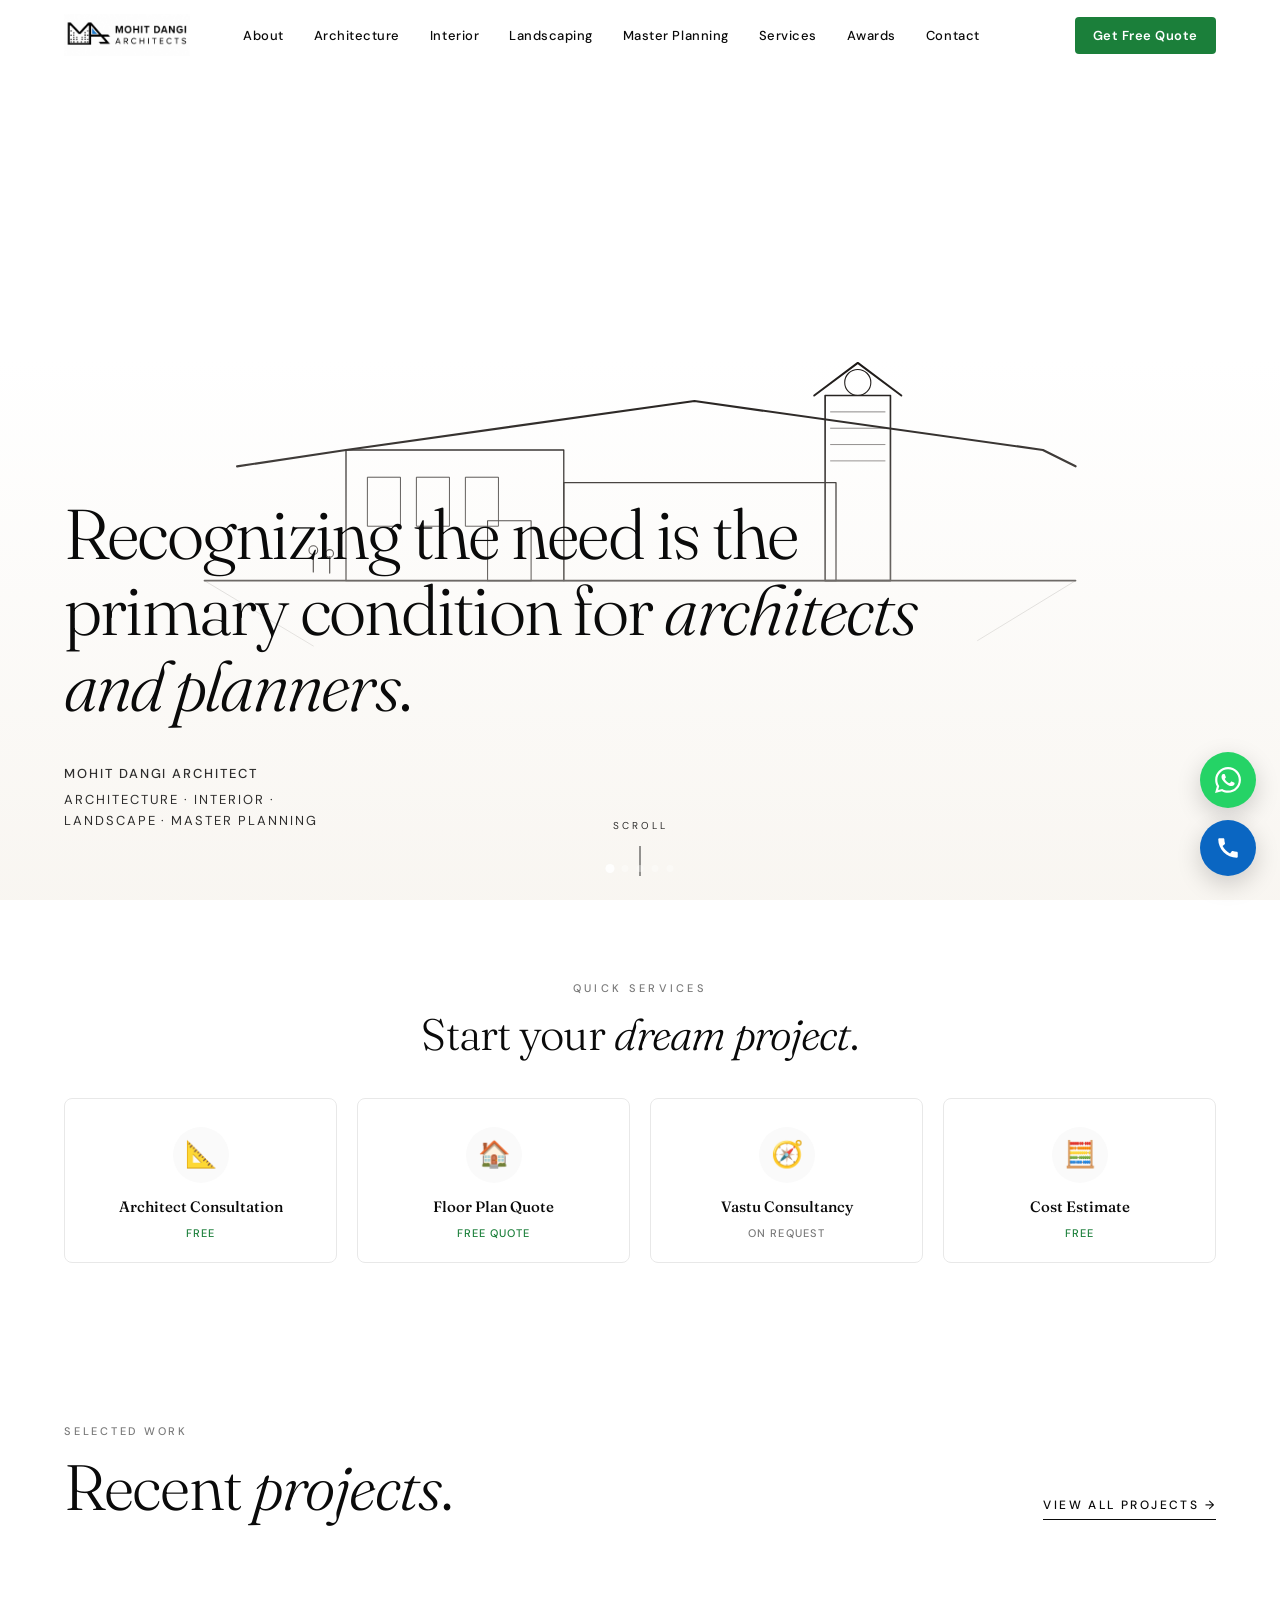
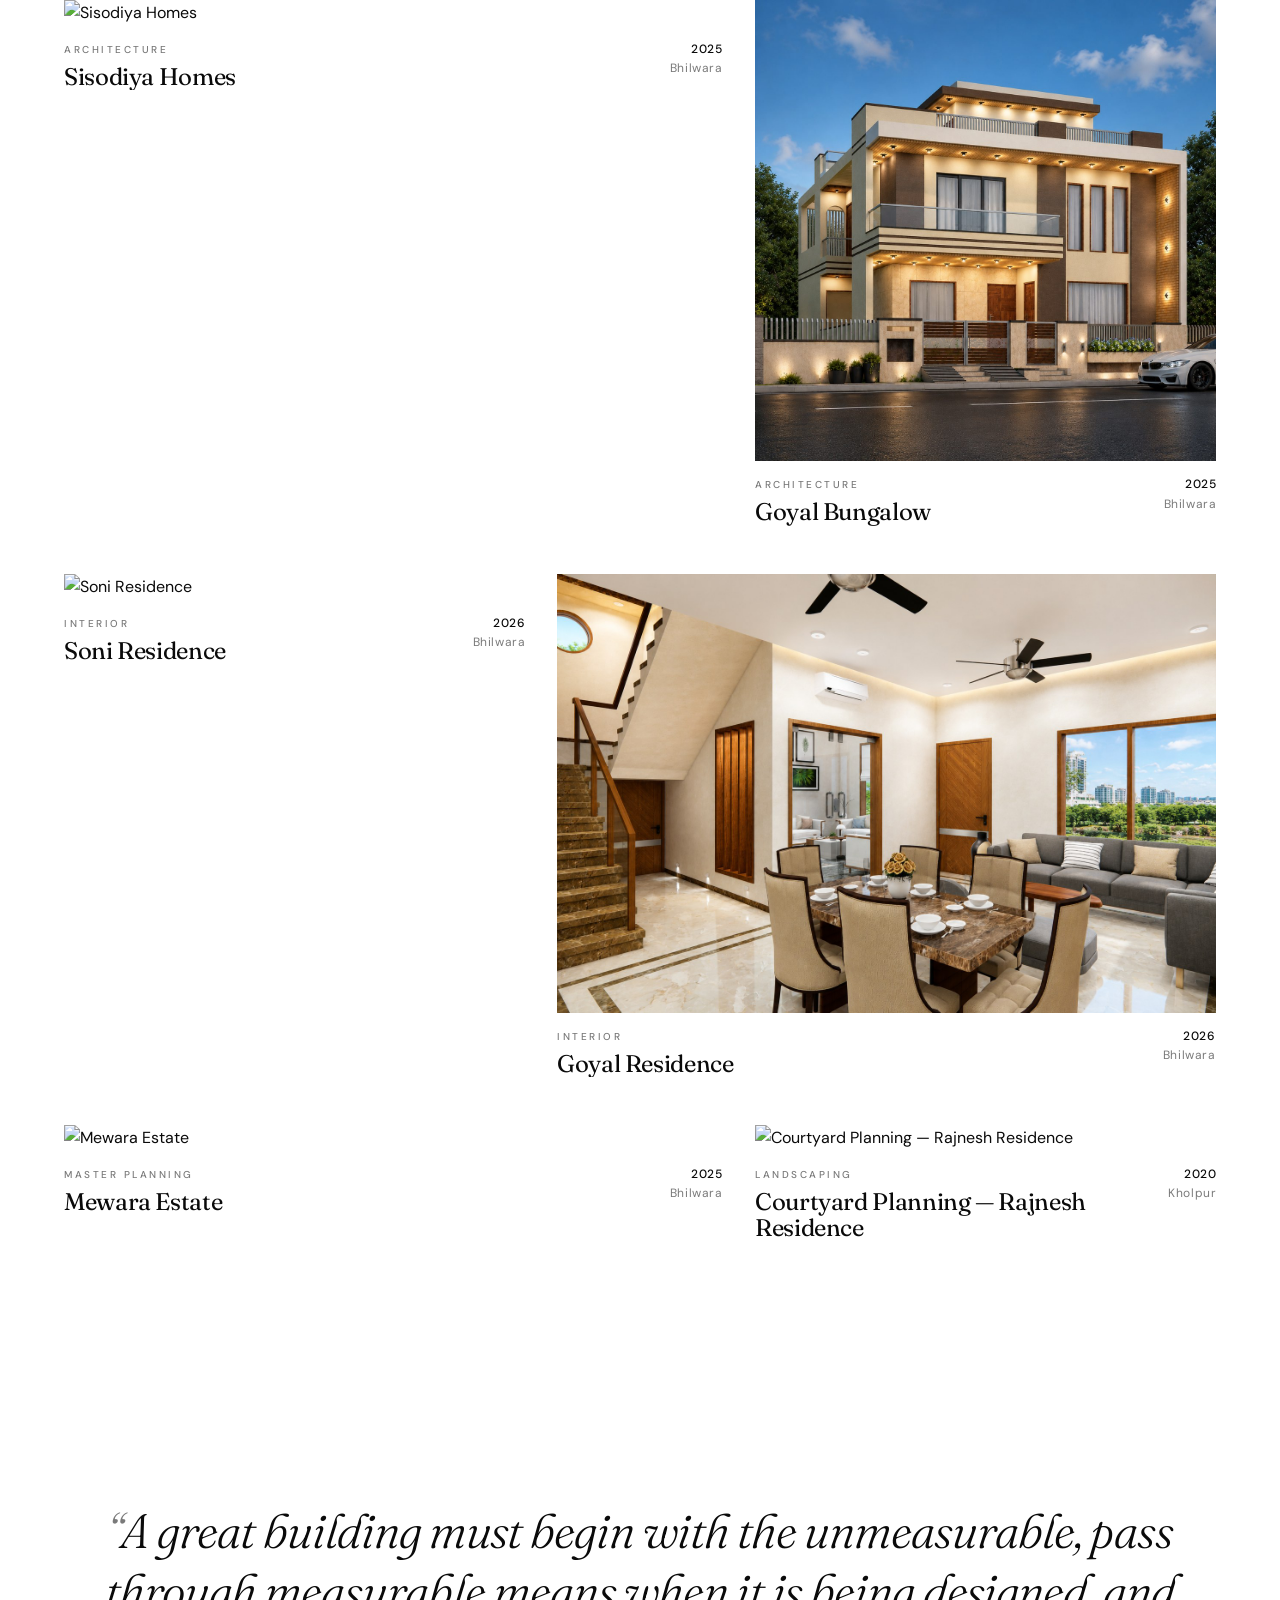
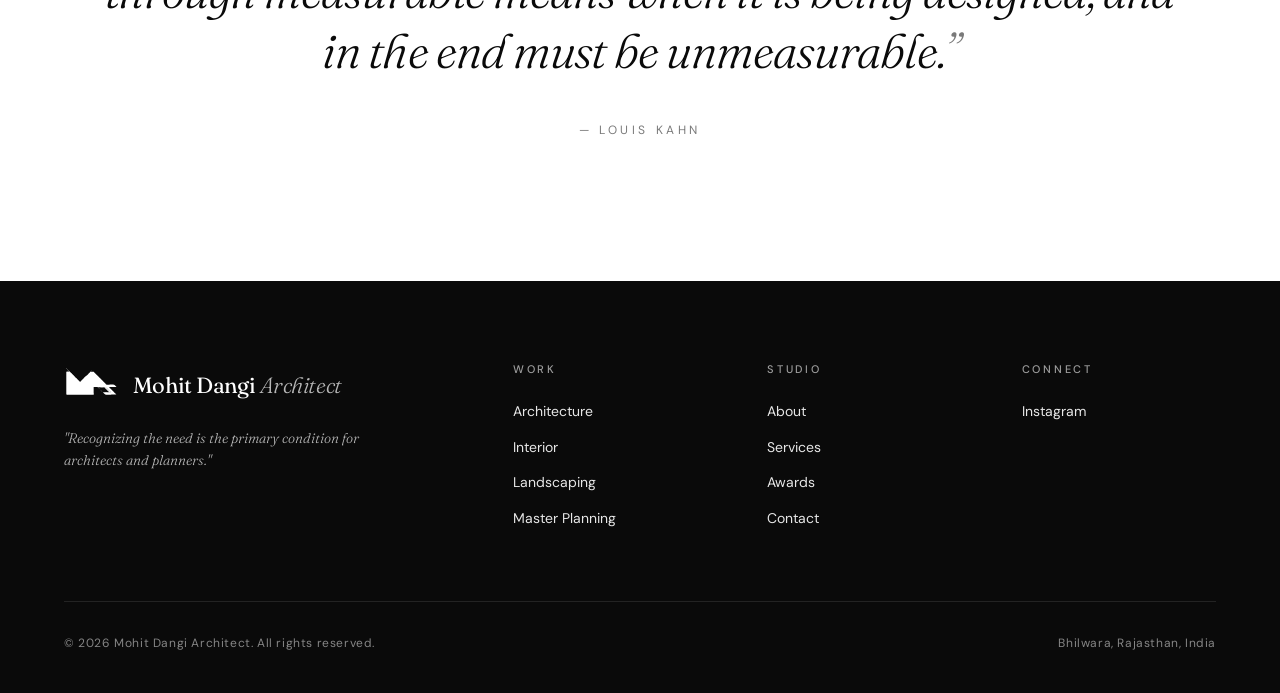
==== index.html @ 0d4429f5 "Initial commit" ====
<!DOCTYPE html>
<html lang="en">
<head>
  <meta charset="UTF-8">
  <meta name="viewport" content="width=device-width, initial-scale=1.0">
  <title>Mohit Dangi Architect — Bhilwara, Rajasthan</title>
  <link rel="stylesheet" href="css/style.css">
</head>
<body>

  <section class="hero">
    <div class="hero-image" id="hero-image">
      <!-- Sketch slideshow injected by JS -->
    </div>
    <div class="hero-content">
      <h1 class="hero-title" id="hero-title">
        Recognizing the need is the primary condition for <em>architects and planners</em>.
      </h1>
      <div class="hero-meta">
        <strong>Mohit Dangi Architect</strong>
        Architecture · Interior · Landscape · Master Planning
      </div>
    </div>
    <div class="sketch-dots" id="sketch-dots"></div>
    <div class="hero-scroll">Scroll</div>
  </section>

  <section class="quick-services" id="quick-services"></section>

  <section class="section">
    <div class="section-header">
      <div class="section-header-left">
        <div class="eyebrow">Selected Work</div>
        <h2 class="section-title">Recent <em>projects</em>.</h2>
      </div>
      <a href="architecture.html" class="section-link">View All Projects →</a>
    </div>
    <div class="project-grid" id="home-projects">
      <div class="loading">Loading projects…</div>
    </div>
  </section>

  <section class="philosophy">
    <div class="philosophy-quote" id="philosophy-quote"></div>
    <div class="philosophy-author" id="philosophy-author"></div>
  </section>

  <script src="js/main.js"></script>
</body>
</html>
---- css/style.css ----
/* ============================================================
   MOHIT DANGI ARCHITECT — Stylesheet v2
   Real logo. Mobile-first. Subtle motion. Clean and editorial.
   ============================================================ */

@import url('https://fonts.googleapis.com/css2?family=Fraunces:ital,opsz,wght@0,9..144,300;0,9..144,400;0,9..144,500;0,9..144,600;1,9..144,300;1,9..144,400&family=DM+Sans:wght@300;400;500;600;700&display=swap');

*, *::before, *::after { box-sizing: border-box; margin: 0; padding: 0; }
html { scroll-behavior: smooth; -webkit-font-smoothing: antialiased; -moz-osx-font-smoothing: grayscale; }
body {
  font-family: 'DM Sans', sans-serif;
  font-size: 16px; line-height: 1.6;
  color: #0A0A0A; background: #FFFFFF;
  overflow-x: hidden;
}
body.menu-open { overflow: hidden; }
img { max-width: 100%; display: block; }
a { color: inherit; text-decoration: none; }
button { background: none; border: none; cursor: pointer; font-family: inherit; }

:root {
  --bg: #FFFFFF;
  --ink: #0A0A0A;
  --soft-ink: #2A2A2A;
  --muted: #7A7A7A;
  --line: #E8E8E8;
  --accent: #1A1A1A;
  --bg-soft: #FAFAFA;
  --logo-blue: #7BA7DB;
  --whatsapp: #25D366;
  --call: #0A66C2;

  --font-display: 'Fraunces', Georgia, serif;
  --font-body: 'DM Sans', sans-serif;

  --max-w: 1600px;
  --pad-x: 5vw;

  --transition: 0.4s cubic-bezier(0.22, 1, 0.36, 1);
}

.display { font-family: var(--font-display); font-weight: 400; letter-spacing: -0.02em; line-height: 1.05; }
h1, h2, h3 { font-family: var(--font-display); font-weight: 400; letter-spacing: -0.02em; }
.eyebrow {
  font-family: var(--font-body);
  font-size: 11px; font-weight: 500; letter-spacing: 0.25em;
  text-transform: uppercase; color: var(--muted);
}

/* === SCROLL REVEAL ANIMATIONS === */
[data-reveal] {
  opacity: 0;
  transform: translateY(30px);
  transition: opacity 0.8s cubic-bezier(0.22, 1, 0.36, 1), transform 0.8s cubic-bezier(0.22, 1, 0.36, 1);
  will-change: opacity, transform;
}
[data-reveal].visible {
  opacity: 1;
  transform: translateY(0);
}

/* === NAV === */
.nav {
  position: fixed; top: 0; left: 0; right: 0; z-index: 100;
  background: rgba(255, 255, 255, 0.92);
  backdrop-filter: blur(12px); -webkit-backdrop-filter: blur(12px);
  border-bottom: 1px solid transparent;
  transition: border-color var(--transition), background var(--transition);
}
.nav.scrolled { border-bottom-color: var(--line); background: rgba(255, 255, 255, 0.98); }

/* When mobile menu is open, remove backdrop-filter to fix stacking context */
body.menu-open .nav {
  backdrop-filter: none;
  -webkit-backdrop-filter: none;
  background: transparent;
  z-index: 200;
}
.nav-inner {
  max-width: var(--max-w); margin: 0 auto;
  padding: 14px var(--pad-x);
  display: flex; align-items: center; justify-content: space-between;
}
.nav-logo {
  display: flex; align-items: center; gap: 14px;
  font-family: var(--font-display);
  color: var(--ink);
  flex: 0 0 auto;
}
.nav-logo-img {
  height: 44px;
  width: auto;
  display: block;
  transition: transform var(--transition);
}
.nav-logo:hover .nav-logo-img { transform: scale(1.05); }
.nav-logo-text {
  display: flex; flex-direction: column; line-height: 1;
}
.nav-logo-text strong {
  font-weight: 600; font-size: 20px;
  letter-spacing: -0.02em; color: var(--ink);
}
.nav-logo-text span {
  font-size: 9px; color: var(--muted);
  letter-spacing: 0.38em; text-transform: uppercase;
  margin-top: 4px; font-family: var(--font-body); font-weight: 500;
}
/* Override for logo-sub — higher specificity wins */
.nav-logo-text .logo-sub {
  font-size: 9px !important;
  text-transform: uppercase !important;
  color: var(--ink) !important;
  font-weight: 700 !important;
  margin-top: 4px !important;
  display: block !important;
  font-family: var(--font-body) !important;
  letter-spacing: normal;
}

.nav-links { display: flex; gap: 30px; list-style: none; }
.nav-links a {
  font-size: 13px; font-weight: 500; letter-spacing: 0.04em;
  position: relative; padding: 4px 0;
  transition: color var(--transition);
  color: var(--ink);
}
.nav-links a::after {
  content: ''; position: absolute; bottom: 0; left: 0; right: 0;
  height: 1px; background: var(--ink);
  transform: scaleX(0); transform-origin: right;
  transition: transform var(--transition);
}
.nav-links a:hover::after, .nav-links a.active::after {
  transform: scaleX(1); transform-origin: left;
}
.nav-links a.active { font-weight: 600; }

.nav-toggle {
  display: none; width: 32px; height: 26px;
  position: relative; padding: 4px;
  z-index: 110;
}
.nav-toggle span {
  position: absolute; left: 4px; width: 24px; height: 2px;
  background: var(--ink); transition: var(--transition);
  border-radius: 1px;
}
.nav-toggle span:nth-child(1) { top: 6px; }
.nav-toggle span:nth-child(2) { top: 50%; transform: translateY(-50%); }
.nav-toggle span:nth-child(3) { bottom: 6px; }
.nav-toggle.open span:nth-child(1) { top: 50%; transform: translateY(-50%) rotate(45deg); }
.nav-toggle.open span:nth-child(2) { opacity: 0; }
.nav-toggle.open span:nth-child(3) { bottom: 50%; transform: translateY(50%) rotate(-45deg); }

@media (max-width: 900px) {
  .nav-inner { padding: 12px var(--pad-x); }
  .nav-logo-img { height: 36px; }
  .nav-logo-text strong { font-size: 16px; }
  .nav-logo-text span { font-size: 8px; letter-spacing: 0.22em; }
  
  .nav-links {
    position: fixed;
    top: 0; left: 0; right: 0; bottom: 0;
    background: #FFFFFF;
    flex-direction: column; align-items: flex-start; justify-content: flex-start;
    padding: 90px var(--pad-x) 80px;
    gap: 28px;
    transform: translateX(100%);
    transition: transform 0.5s cubic-bezier(0.22, 1, 0.36, 1);
    z-index: 105;
    opacity: 1;
    overflow-y: auto;
    -webkit-overflow-scrolling: touch;
  }
  .nav-links.open {
    transform: translateX(0);
  }
  .nav-links li {
    width: 100%;
    border-bottom: 1px solid var(--line);
    padding-bottom: 18px;
  }
  .nav-links li:last-child { border-bottom: none; }
  .nav-links a {
    font-size: 28px;
    font-family: var(--font-display);
    font-weight: 400;
    letter-spacing: -0.01em;
    display: block;
    width: 100%;
  }
  .nav-links a::after { display: none; }
  .nav-toggle { display: block; }
}

/* === FLOATING BUTTONS === */
.floating-btns {
  position: fixed; bottom: 24px; right: 24px;
  display: flex; flex-direction: column; gap: 12px;
  z-index: 90;
}
.float-btn {
  width: 56px; height: 56px;
  border-radius: 50%;
  display: flex; align-items: center; justify-content: center;
  color: #fff;
  box-shadow: 0 8px 24px rgba(0,0,0,0.18);
  transition: transform var(--transition), box-shadow var(--transition);
  animation: pulse-shadow 2.5s ease-in-out infinite;
}
.float-btn:hover {
  transform: scale(1.1);
  box-shadow: 0 12px 32px rgba(0,0,0,0.3);
  animation: none;
}
.float-btn.whatsapp { background: var(--whatsapp); animation-delay: 0s; }
.float-btn.call { background: var(--call); animation-delay: 1.2s; }
.float-btn svg { width: 26px; height: 26px; }

@keyframes pulse-shadow {
  0%, 100% { box-shadow: 0 8px 24px rgba(0,0,0,0.18), 0 0 0 0 currentColor; }
  50% { box-shadow: 0 8px 24px rgba(0,0,0,0.18), 0 0 0 14px transparent; }
}

@media (max-width: 600px) {
  .floating-btns { bottom: 18px; right: 18px; gap: 10px; }
  .float-btn { width: 50px; height: 50px; }
  .float-btn svg { width: 22px; height: 22px; }
}

/* === HERO === */
.hero {
  min-height: 100vh; position: relative;
  display: flex; align-items: flex-end;
  padding: 0 var(--pad-x) 60px; overflow: hidden;
  background: #ffffff;
}
.hero-image { position: absolute; inset: 0; z-index: 0; overflow: hidden; background: #ffffff; }
.hero-image img {
  width: 100%; height: 100%; object-fit: cover;
  animation: kenBurns 18s ease-in-out infinite alternate;
}
@keyframes kenBurns {
  0% { transform: scale(1.0); }
  100% { transform: scale(1.06); }
}
.hero-image::after {
  content: ''; position: absolute; inset: 0;
  background: linear-gradient(to bottom, rgba(248,245,240,0) 0%, rgba(248,245,240,0) 40%, rgba(248,245,240,0.92) 100%);
}
.hero-content {
  position: relative; z-index: 2; color: var(--ink);
  max-width: var(--max-w); margin: 0 auto; width: 100%;
  display: flex; align-items: flex-end; justify-content: space-between;
  flex-wrap: wrap; gap: 40px;
  animation: heroSlideUp 1.2s cubic-bezier(0.22, 1, 0.36, 1) 0.3s both;
}
@keyframes heroSlideUp {
  from { opacity: 0; transform: translateY(40px); }
  to { opacity: 1; transform: translateY(0); }
}
.hero-title {
  font-family: var(--font-display);
  font-size: clamp(34px, 5.5vw, 76px);
  font-weight: 300; line-height: 1.08;
  letter-spacing: -0.025em; max-width: 22ch;
}
.hero-title em { font-style: italic; font-weight: 300; }
.hero-meta {
  font-size: 13px; letter-spacing: 0.15em;
  text-transform: uppercase; max-width: 280px;
  line-height: 1.6; opacity: 0.85; padding-bottom: 8px;
}
.hero-meta strong { display: block; font-weight: 500; margin-bottom: 6px; }

.hero-scroll {
  position: absolute; bottom: 24px; left: 50%;
  transform: translateX(-50%); z-index: 3; color: var(--ink);
  font-size: 10px; letter-spacing: 0.3em; text-transform: uppercase; text-align: center;
  animation: fadeIn 1s ease 1.5s both;
}
@keyframes fadeIn { from { opacity: 0; } to { opacity: 0.85; } }
.hero-scroll::after {
  content: ''; display: block; width: 1px; height: 30px;
  background: var(--ink); margin: 12px auto 0;
  animation: scrollLine 2s ease-in-out infinite;
}
@keyframes scrollLine {
  0%, 100% { transform: scaleY(1); transform-origin: top; }
  50% { transform: scaleY(0.4); transform-origin: top; }
}

@media (max-width: 600px) {
  .hero { padding-bottom: 80px; }
  .hero-content { flex-direction: column; align-items: flex-start; gap: 24px; }
  .hero-title { font-size: 38px; max-width: 100%; }
  .hero-meta { padding-bottom: 0; }
}

/* === SECTIONS === */
.section { padding: 120px var(--pad-x); max-width: var(--max-w); margin: 0 auto; }
.section-header {
  display: flex; align-items: flex-end; justify-content: space-between;
  gap: 40px; margin-bottom: 80px; flex-wrap: wrap;
}
.section-header-left { max-width: 600px; }
.section-title {
  font-family: var(--font-display);
  font-size: clamp(36px, 5vw, 64px);
  font-weight: 300; line-height: 1.05;
  letter-spacing: -0.02em; margin-top: 12px;
}
.section-title em { font-style: italic; }
.section-link {
  font-size: 12px; font-weight: 500; letter-spacing: 0.2em;
  text-transform: uppercase;
  display: inline-flex; align-items: center; gap: 12px;
  padding-bottom: 4px; border-bottom: 1px solid var(--ink);
  transition: gap var(--transition);
}
.section-link:hover { gap: 18px; }

/* === NAV CTA BUTTON (Get Free Quote) === */
.nav-cta {
  display: inline-flex; align-items: center; justify-content: center;
  background: #1B7F3A; color: #fff !important;
  padding: 10px 18px; border-radius: 4px;
  font-size: 13px; font-weight: 600; letter-spacing: 0.04em;
  border: none; cursor: pointer;
  transition: background var(--transition), transform var(--transition);
  margin-left: 12px;
  font-family: var(--font-body);
}
.nav-cta:hover { background: #14692E; transform: translateY(-1px); }
.nav-cta::after { display: none !important; }
#nav-cta-mobile { display: none; }
@media (max-width: 900px) {
  #nav-cta-desktop { display: none; }
  #nav-cta-mobile {
    display: inline-flex; margin-left: 0;
    padding: 12px 22px; font-size: 13px;
  }
}

/* === BOOK CONSULTATION MODAL === */
.modal-overlay {
  position: fixed; inset: 0; z-index: 200;
  background: rgba(10, 10, 10, 0.55);
  display: none; align-items: center; justify-content: center;
  padding: 20px;
  opacity: 0; transition: opacity 0.3s ease;
}
.modal-overlay.open { display: flex; opacity: 1; }
.modal-box {
  background: #0E2A3F; color: #fff;
  width: 100%; max-width: 480px;
  border-radius: 8px; padding: 36px 32px 30px;
  position: relative;
  box-shadow: 0 20px 60px rgba(0,0,0,0.4);
  transform: translateY(20px); transition: transform 0.3s ease;
}
.modal-overlay.open .modal-box { transform: translateY(0); }
.modal-close {
  position: absolute; top: 14px; right: 16px;
  background: none; border: none; color: #fff;
  font-size: 24px; cursor: pointer; line-height: 1;
  opacity: 0.8; transition: opacity var(--transition);
}
.modal-close:hover { opacity: 1; }
.modal-title {
  font-family: var(--font-display);
  font-size: 26px; font-weight: 400;
  line-height: 1.2; margin-bottom: 8px;
  text-align: center;
}
.modal-title em { font-style: italic; color: #6FE89F; }
.modal-subtitle {
  font-size: 13px; color: rgba(255,255,255,0.7);
  text-align: center; margin-bottom: 24px;
}
.modal-form .form-field {
  display: flex; flex-direction: column; gap: 6px; margin-bottom: 14px;
}
.modal-form label {
  font-size: 12px; letter-spacing: 0.08em;
  text-transform: uppercase; color: rgba(255,255,255,0.75);
}
.modal-form input, .modal-form select, .modal-form textarea {
  background: transparent; border: 1px solid rgba(255,255,255,0.3);
  color: #fff; padding: 10px 12px;
  font-size: 14px; font-family: var(--font-body);
  border-radius: 4px;
  transition: border-color var(--transition);
}
.modal-form input:focus, .modal-form select:focus, .modal-form textarea:focus {
  outline: none; border-color: #6FE89F;
}
.modal-form select option { color: #0E2A3F; }
.modal-submit {
  width: 100%; margin-top: 8px;
  background: #1B7F3A; color: #fff;
  padding: 12px 18px; border: none; border-radius: 4px;
  font-size: 14px; font-weight: 600; letter-spacing: 0.05em;
  cursor: pointer; transition: background var(--transition);
  font-family: var(--font-body);
}
.modal-submit:hover { background: #14692E; }
@media (max-width: 600px) {
  .modal-box { padding: 28px 22px 24px; }
  .modal-title { font-size: 22px; }
}

/* === QUICK SERVICES TILES === */
.quick-services {
  padding: 80px var(--pad-x) 40px;
  max-width: var(--max-w); margin: 0 auto;
}
.quick-services-header {
  text-align: center; margin-bottom: 40px;
}
.quick-services-header .eyebrow {
  font-size: 11px; font-weight: 500;
  letter-spacing: 0.3em; text-transform: uppercase;
  color: var(--muted); margin-bottom: 12px;
}
.quick-services-header h2 {
  font-family: var(--font-display);
  font-size: clamp(28px, 4vw, 44px);
  font-weight: 300; letter-spacing: -0.02em;
  line-height: 1.1;
}
.quick-services-header h2 em { font-style: italic; }
.quick-services-grid {
  display: grid;
  grid-template-columns: repeat(4, 1fr);
  gap: 20px;
}
.quick-service-tile {
  display: flex; flex-direction: column; align-items: center;
  text-align: center; padding: 28px 16px 20px;
  border: 1px solid var(--line);
  border-radius: 8px;
  background: #fff;
  cursor: pointer;
  transition: transform var(--transition), box-shadow var(--transition), border-color var(--transition);
}
.quick-service-tile:hover {
  transform: translateY(-4px);
  box-shadow: 0 12px 28px rgba(0,0,0,0.08);
  border-color: var(--ink);
}
.quick-service-icon {
  width: 56px; height: 56px;
  border-radius: 50%;
  background: var(--bg-soft);
  display: flex; align-items: center; justify-content: center;
  margin-bottom: 14px;
  font-size: 26px;
}
.quick-service-name {
  font-family: var(--font-display);
  font-size: 15px; font-weight: 500;
  line-height: 1.3; margin-bottom: 8px;
  color: var(--ink);
}
.quick-service-price {
  font-size: 11px; letter-spacing: 0.1em;
  text-transform: uppercase; color: var(--muted);
  font-weight: 500;
}
.quick-service-price.free { color: #1B7F3A; }
@media (max-width: 900px) {
  .quick-services-grid { grid-template-columns: repeat(2, 1fr); gap: 14px; }
  .quick-services { padding: 60px var(--pad-x) 20px; }
}

/* === PROJECT GRID === */
.project-grid { display: grid; grid-template-columns: repeat(12, 1fr); gap: 48px 32px; align-items: start; }
.project-card { display: block; cursor: pointer; position: relative; overflow: hidden; align-self: start; }
.project-card.span-7 { grid-column: span 7; }
.project-card.span-5 { grid-column: span 5; }
.project-card.span-6 { grid-column: span 6; }
.project-card.span-4 { grid-column: span 4; }
.project-card.span-8 { grid-column: span 8; }
.project-card.span-12 { grid-column: span 12; }

.project-image {
  position: relative; overflow: hidden;
  width: 100%;
}

.project-image-main {
  position: relative;
  width: 100%; height: auto;
  display: block;
  transition: transform 1s cubic-bezier(0.22, 1, 0.36, 1);
}
.project-card:hover .project-image-main { transform: scale(1.03); }

.project-info { padding-top: 14px; display: flex; align-items: baseline; justify-content: space-between; gap: 16px; }
.project-info-left { flex: 1; }
.project-category {
  font-size: 10px; font-weight: 500; letter-spacing: 0.25em;
  text-transform: uppercase; color: var(--muted); margin-bottom: 6px;
}
.project-title {
  font-family: var(--font-display);
  font-size: 24px; font-weight: 400;
  letter-spacing: -0.015em; line-height: 1.1;
}
.project-meta {
  font-size: 12px; letter-spacing: 0.05em; color: var(--muted);
  text-align: right; font-variant-numeric: tabular-nums;
}
.project-meta strong { font-weight: 500; color: var(--ink); }

@media (max-width: 900px) {
  .project-grid { grid-template-columns: 1fr; gap: 50px; }
  .project-card.span-7, .project-card.span-5, .project-card.span-6,
  .project-card.span-4, .project-card.span-8, .project-card.span-12 { grid-column: span 1; }
  .project-image,
  .project-card.span-7 .project-image,
  .project-card.span-8 .project-image,
  .project-card.span-12 .project-image { aspect-ratio: unset; height: auto; }
  .project-title { font-size: 20px; }
  /* Mobile: natural image height — NO fixed height, no squares */
  .project-image { height: auto !important; aspect-ratio: unset !important; background: #fff !important; }
  .project-image-main {
    position: relative !important; inset: auto !important;
    width: 100% !important; height: auto !important;
    display: block !important; object-fit: cover !important;
  }
  .project-info { padding-top: 10px !important; }
}

/* === PAGE HEADER === */
.page-header { padding: 140px var(--pad-x) 60px; max-width: var(--max-w); margin: 0 auto; }
.page-header-grid {
  display: grid; grid-template-columns: 1fr 2fr;
  gap: 60px; align-items: end;
  animation: heroSlideUp 1s cubic-bezier(0.22, 1, 0.36, 1) 0.2s both;
}
.page-title {
  font-family: var(--font-display);
  font-size: clamp(48px, 8vw, 110px);
  font-weight: 300; line-height: 0.95; letter-spacing: -0.03em;
}
.page-title em { font-style: italic; font-weight: 300; }
.page-intro { font-size: 18px; line-height: 1.6; color: var(--soft-ink); max-width: 60ch; }

@media (max-width: 900px) {
  .page-header-grid { grid-template-columns: 1fr; gap: 24px; }
}

/* === ABOUT === */
.about-section { padding: 60px var(--pad-x) 100px; max-width: var(--max-w); margin: 0 auto; }
.about-grid { display: grid; grid-template-columns: 1.2fr 1fr; gap: 100px; align-items: start; }
.about-image {
  position: sticky; top: 100px;
  aspect-ratio: 4 / 5; overflow: hidden;
  background: var(--bg-soft);
  display: flex; align-items: center; justify-content: center;
}
.about-image img { width: 100%; height: 100%; object-fit: cover; }
.about-image-placeholder {
  font-family: var(--font-display); font-style: italic;
  color: var(--muted); font-size: 16px; text-align: center; padding: 40px;
}
.about-text h3 {
  font-size: 32px; font-weight: 300; letter-spacing: -0.02em;
  margin-top: 60px; margin-bottom: 20px;
}
.about-text h3:first-child { margin-top: 0; }
.about-text p { font-size: 16px; line-height: 1.7; color: var(--soft-ink); margin-bottom: 18px; }
.about-text p strong { color: var(--ink); font-weight: 500; }

.about-stats {
  display: grid; grid-template-columns: repeat(3, 1fr); gap: 40px;
  padding: 60px 0; margin: 80px 0;
  border-top: 1px solid var(--line); border-bottom: 1px solid var(--line);
}
.stat-num {
  font-family: var(--font-display);
  font-size: clamp(36px, 5vw, 64px); font-weight: 300;
  line-height: 1; letter-spacing: -0.02em; margin-bottom: 8px;
}
.stat-label { font-size: 12px; letter-spacing: 0.2em; text-transform: uppercase; color: var(--muted); }

@media (max-width: 900px) {
  .about-grid { grid-template-columns: 1fr; gap: 50px; }
  .about-image { position: relative; top: 0; aspect-ratio: 4 / 3; }
  .about-stats { grid-template-columns: 1fr; gap: 30px; padding: 40px 0; margin: 50px 0; }
}

/* === SERVICES PAGE === */
.services-list { padding: 60px var(--pad-x) 100px; max-width: 1400px; margin: 0 auto; }
.service-row {
  display: grid; grid-template-columns: 80px 1fr 1.5fr;
  gap: 40px; padding: 36px 0;
  border-top: 1px solid var(--line);
  align-items: start;
  transition: padding var(--transition);
}
.service-row:hover { padding-left: 12px; }
.service-row:last-child { border-bottom: 1px solid var(--line); }
.service-number {
  font-family: var(--font-display); font-style: italic;
  font-size: 36px; font-weight: 300; color: var(--muted);
  line-height: 1;
}
.service-name {
  font-family: var(--font-display);
  font-size: clamp(24px, 3vw, 36px);
  font-weight: 400; letter-spacing: -0.015em;
  line-height: 1.1;
}
.service-short {
  font-size: 13px; color: var(--muted); margin-top: 8px;
  font-style: italic;
}
.service-description {
  font-size: 15px; line-height: 1.65; color: var(--soft-ink);
}

@media (max-width: 900px) {
  .service-row { grid-template-columns: 1fr; gap: 14px; padding: 32px 0; }
  .service-number { font-size: 24px; }
}

/* === AWARDS === */
.awards-list { padding: 60px var(--pad-x) 100px; max-width: 1200px; margin: 0 auto; }
.award-row {
  display: grid; grid-template-columns: 100px 1fr 220px;
  gap: 40px; padding: 32px 0;
  border-bottom: 1px solid var(--line);
  align-items: start;
  transition: padding var(--transition);
}
.award-row:first-child { border-top: 1px solid var(--line); }
.award-row:hover { padding-left: 10px; }
.award-year {
  font-family: var(--font-display);
  font-size: 28px; font-weight: 300;
  letter-spacing: -0.02em; color: var(--muted);
  font-variant-numeric: tabular-nums;
}
.award-title {
  font-family: var(--font-display);
  font-size: 22px; font-weight: 400;
  letter-spacing: -0.01em; margin-bottom: 6px;
}
.award-org { font-size: 13px; color: var(--muted); letter-spacing: 0.05em; margin-bottom: 10px; }
.award-desc { font-size: 14px; color: var(--soft-ink); line-height: 1.5; }
.award-project {
  font-size: 11px; letter-spacing: 0.25em; text-transform: uppercase;
  color: var(--muted); text-align: right; padding-top: 8px;
}
.award-project strong {
  color: var(--ink); font-weight: 500; display: block;
  margin-top: 4px; font-size: 14px; font-family: var(--font-display);
  letter-spacing: 0; text-transform: none;
}

@media (max-width: 900px) {
  .award-row { grid-template-columns: 1fr; gap: 12px; }
  .award-project { text-align: left; }
}

/* === PROJECT DETAIL === */
.project-hero { height: 90vh; min-height: 600px; position: relative; overflow: hidden; }
.project-hero img {
  width: 100%; height: 100%; object-fit: cover;
  animation: kenBurns 22s ease-in-out infinite alternate;
}
.project-hero::after {
  content: ''; position: absolute; inset: 0;
  background: linear-gradient(to bottom, rgba(0,0,0,0.3) 0%, transparent 30%);
}
.project-detail { max-width: var(--max-w); margin: 0 auto; padding: 100px var(--pad-x); }
.project-detail-header { display: grid; grid-template-columns: 1fr 1.5fr; gap: 80px; margin-bottom: 100px; align-items: start; }
.project-detail-title {
  font-family: var(--font-display);
  font-size: clamp(40px, 6vw, 80px);
  font-weight: 300; line-height: 1;
  letter-spacing: -0.03em; margin-top: 8px;
}
.project-detail-title em { font-style: italic; }
.project-detail-info { font-size: 16px; line-height: 1.7; color: var(--soft-ink); }
.project-detail-info p { margin-bottom: 20px; }
.project-specs {
  margin-top: 40px; padding-top: 40px;
  border-top: 1px solid var(--line);
  display: grid; grid-template-columns: repeat(2, 1fr); gap: 28px 40px;
}
.project-spec { font-size: 13px; }
.project-spec-label {
  letter-spacing: 0.2em; text-transform: uppercase;
  color: var(--muted); margin-bottom: 6px; font-size: 11px;
}
.project-spec-value { color: var(--ink); font-size: 15px; }
.project-gallery { display: grid; gap: 40px; }
.project-gallery img { width: 100%; height: auto; }
.gallery-row-2 { display: grid; grid-template-columns: 1fr 1fr; gap: 40px; }

@media (max-width: 900px) {
  .project-detail-header { grid-template-columns: 1fr; gap: 40px; margin-bottom: 60px; }
  .project-specs { grid-template-columns: 1fr; }
  .gallery-row-2 { grid-template-columns: 1fr; }
  .project-hero { height: 70vh; min-height: 400px; }
  .project-detail { padding: 60px var(--pad-x); }
}

.next-project {
  border-top: 1px solid var(--line); margin-top: 80px; padding: 60px 0;
  display: flex; align-items: baseline; justify-content: space-between;
  gap: 20px; flex-wrap: wrap;
}
.next-project-label { font-size: 12px; letter-spacing: 0.25em; text-transform: uppercase; color: var(--muted); }
.next-project-title {
  font-family: var(--font-display);
  font-size: clamp(28px, 4vw, 44px); font-weight: 300;
  letter-spacing: -0.02em; transition: color var(--transition);
}
.next-project:hover .next-project-title { color: var(--muted); }

/* === CONTACT === */
.contact-section { padding: 60px var(--pad-x) 100px; max-width: var(--max-w); margin: 0 auto; }
.contact-grid { display: grid; grid-template-columns: 1fr 1fr; gap: 80px; }
.contact-info h3 {
  font-size: 12px; font-weight: 500; letter-spacing: 0.2em;
  text-transform: uppercase; color: var(--muted);
  margin-bottom: 14px; margin-top: 36px;
}
.contact-info h3:first-child { margin-top: 0; }
.contact-info p, .contact-info a {
  font-size: 16px; line-height: 1.6;
  color: var(--ink); display: block; margin-bottom: 4px;
}
.contact-info a:hover { text-decoration: underline; }

.contact-form { display: flex; flex-direction: column; gap: 22px; }
.form-row { display: grid; grid-template-columns: 1fr 1fr; gap: 22px; }
.form-field { display: flex; flex-direction: column; }
.form-field label {
  font-size: 11px; letter-spacing: 0.2em;
  text-transform: uppercase; color: var(--muted); margin-bottom: 8px;
}
.form-field input, .form-field textarea, .form-field select {
  border: none; border-bottom: 1px solid var(--line);
  padding: 12px 0; font-family: var(--font-body); font-size: 16px;
  background: transparent; color: var(--ink); outline: none;
  transition: border-color var(--transition); border-radius: 0;
}
.form-field select {
  cursor: pointer; appearance: none; -webkit-appearance: none;
  background-image: url("data:image/svg+xml;charset=UTF-8,%3csvg xmlns='http://www.w3.org/2000/svg' width='12' height='12' viewBox='0 0 24 24' fill='none' stroke='%237A7A7A' stroke-width='2'%3e%3cpolyline points='6 9 12 15 18 9'%3e%3c/polyline%3e%3c/svg%3e");
  background-repeat: no-repeat; background-position: right 4px center; padding-right: 24px;
}
.form-field input:focus, .form-field textarea:focus, .form-field select:focus { border-bottom-color: var(--ink); }
.form-field textarea { resize: vertical; min-height: 100px; }

.btn-primary {
  display: inline-block; padding: 16px 0;
  font-size: 12px; font-weight: 500; letter-spacing: 0.25em;
  text-transform: uppercase;
  border-bottom: 1px solid var(--ink);
  align-self: flex-start; cursor: pointer;
  transition: opacity var(--transition);
  background: none;
}
.btn-primary:hover { opacity: 0.6; }

.contact-map { margin-top: 80px; max-width: var(--max-w); padding: 0 var(--pad-x); margin-left: auto; margin-right: auto; }
.contact-map iframe { width: 100%; height: 420px; border: none; filter: grayscale(0.4) contrast(1.05); }

@media (max-width: 900px) {
  .contact-grid { grid-template-columns: 1fr; gap: 50px; }
  .form-row { grid-template-columns: 1fr; }
  .contact-map iframe { height: 320px; }
}

/* === FOOTER === */
.footer { background: #0A0A0A; color: #fff; padding: 80px var(--pad-x) 40px; }
.footer-inner { max-width: var(--max-w); margin: 0 auto; }
.footer-top {
  display: grid; grid-template-columns: 2fr 1fr 1fr 1fr;
  gap: 60px; padding-bottom: 60px;
  border-bottom: 1px solid rgba(255, 255, 255, 0.1);
}
.footer-brand-wrap { display: flex; align-items: center; gap: 14px; margin-bottom: 18px; }
.footer-logo-img {
  height: 48px; width: auto;
  filter: brightness(0) invert(1);
}
.footer-brand {
  font-family: var(--font-display);
  font-size: 22px; font-weight: 400; letter-spacing: -0.02em;
  line-height: 1.1;
}
.footer-brand em { font-style: italic; font-weight: 300; color: rgba(255, 255, 255, 0.7); }
.footer-tagline {
  font-family: var(--font-display); font-style: italic; font-weight: 300;
  font-size: 14px; line-height: 1.6;
  color: rgba(255, 255, 255, 0.7); max-width: 320px;
}

.footer-col h4 {
  font-size: 11px; font-weight: 500; letter-spacing: 0.25em;
  text-transform: uppercase; color: rgba(255, 255, 255, 0.6); margin-bottom: 20px;
}
.footer-col ul { list-style: none; }
.footer-col ul li { margin-bottom: 10px; }
.footer-col a { font-size: 14px; color: rgba(255, 255, 255, 0.9); transition: color var(--transition); }
.footer-col a:hover { color: #fff; }

.footer-bottom {
  padding-top: 32px;
  display: flex; align-items: center; justify-content: space-between;
  gap: 20px; flex-wrap: wrap; font-size: 12px;
  color: rgba(255, 255, 255, 0.5); letter-spacing: 0.05em;
}

@media (max-width: 900px) {
  .footer-top { grid-template-columns: 1fr 1fr; gap: 40px; }
}
@media (max-width: 600px) {
  .footer-top { grid-template-columns: 1fr; }
}

/* === PHILOSOPHY === */
.philosophy { padding: 140px var(--pad-x); max-width: 1200px; margin: 0 auto; text-align: center; }
.philosophy-quote {
  font-family: var(--font-display); font-style: italic; font-weight: 300;
  font-size: clamp(28px, 4vw, 48px); line-height: 1.25;
  letter-spacing: -0.02em; color: var(--ink);
}
.philosophy-quote::before { content: '“'; color: var(--muted); }
.philosophy-quote::after { content: '”'; color: var(--muted); }
.philosophy-author {
  margin-top: 40px;
  font-size: 12px; letter-spacing: 0.3em;
  text-transform: uppercase; color: var(--muted);
}

@media (max-width: 600px) {
  .philosophy { padding: 80px var(--pad-x); }
}

/* === LOADING === */
.loading {
  text-align: center; padding: 100px 20px;
  color: var(--muted); font-size: 14px;
  letter-spacing: 0.15em; text-transform: uppercase;
}

/* === RESPONSIVE === */
@media (max-width: 600px) {
  :root { --pad-x: 22px; }
  .section { padding: 80px var(--pad-x); }
  .section-header { margin-bottom: 50px; }
  .page-header { padding: 110px var(--pad-x) 40px; }
}

/* === SKETCH SLIDESHOW (hero replacement) === */
.sketch-slide {
  position: absolute; inset: 0;
  display: flex; align-items: center; justify-content: center;
  opacity: 0; transition: opacity 1.4s ease;
  pointer-events: none;
}
.sketch-slide.active { opacity: 1; }
.sketch-slide svg {
  width: 100%; height: 100%;
  padding: 40px 60px;
  max-width: 1100px; margin: 0 auto; display: block;
}
@media (max-width: 768px) {
  .sketch-slide svg {
    padding: 20px 24px !important;
  }
}
/* keep the gradient overlay from hero-image::after working */
.sketch-dots {
  position: absolute; bottom: 28px; left: 50%;
  transform: translateX(-50%);
  display: flex; gap: 8px; z-index: 5;
}
.sketch-dot {
  width: 7px; height: 7px; border-radius: 50%;
  background: rgba(255,255,255,0.35); cursor: pointer;
  transition: background 0.3s, transform 0.3s;
  border: none;
}
.sketch-dot.active {
  background: rgba(255,255,255,0.9);
  transform: scale(1.3);
}
/* hero title fade transition */
.hero-title { transition: opacity 0.7s ease; }

/* mobile nav scroll fix */
@media (max-width: 900px) {
  .nav-links {
    overflow-y: auto !important;
    -webkit-overflow-scrolling: touch !important;
    justify-content: flex-start !important;
    padding-top: 90px !important;
    padding-bottom: 60px !important;
  }
}

/* === SKETCH + HERO WHITE THEME OVERRIDES === */

/* White/cream background for hero */
.hero { background: #ffffff; }

/* hero-meta dark text */
.hero-meta { color: var(--ink); }

/* Sketch dark ink strokes — override the light colors from JS SVGs */
.sketch-slide svg { filter: invert(0); }



/* Logo name split: "Mohit Dangi" + sub "Architect" */
.logo-name {
  font-size: 20px; font-weight: 600;
  letter-spacing: -0.02em; color: var(--ink);
  display: block; line-height: 1.1;
  font-family: var(--font-display);
}
.logo-sub {
  font-size: 9px;
  text-transform: uppercase; color: var(--ink);
  font-weight: 700; margin-top: 4px; display: block;
  font-family: var(--font-body);
  width: 100%;
  text-align: justify;
  text-align-last: justify;
  letter-spacing: 0.05em;
}
@media (max-width: 900px) {
  .logo-name { font-size: 16px; }
  .logo-sub { font-size: 8px; letter-spacing: 0.05em; }
}

/* Project cards — prevent stretching */
.project-grid { align-items: start; }
.project-card { align-self: start !important; }

/* === MOBILE HERO: sketch visible at top, text below === */
@media (max-width: 768px) {
  /* Hero becomes a column: sketch block on top, text block below */
  .hero {
    flex-direction: column !important;
    align-items: stretch !important;
    justify-content: flex-start !important;
    padding: 0 !important;
    min-height: auto !important;
    height: auto !important;
  }

  /* Sketch: NOT absolute on mobile — sits as a real block at top */
  .hero-image {
    position: relative !important;
    inset: auto !important;
    width: 100% !important;
    height: 30vw !important;
    min-height: 150px !important;
    flex-shrink: 0 !important;
  }

  /* The gradient fade at bottom of sketch area */
  .hero-image::after {
    background: linear-gradient(to bottom,
      rgba(255,255,255,0) 60%,
      rgba(255,255,255,0.9) 100%) !important;
  }

  /* Text block: sits below the sketch */
  .hero-content {
    position: relative !important;
    z-index: 2 !important;
    padding: 10px 20px 28px !important;
    flex-direction: column !important;
    align-items: flex-start !important;
    gap: 10px !important;
  }

  .hero-title {
    font-size: 28px !important;
    line-height: 1.15 !important;
    max-width: 100% !important;
  }

  .hero-meta {
    font-size: 11px !important;
    padding-bottom: 0 !important;
  }

  /* Scroll indicator hidden on mobile */
  .hero-scroll { display: none !important; }

  /* Sketch dots move to bottom of sketch image block */
  .sketch-dots {
    bottom: auto !important;
    top: calc(52vw - 28px) !important;
    left: 50% !important;
  }
}

/* Full logo image in nav */
.nav-logo-full {
  height: 42px;
  width: auto;
  display: block;
  transition: opacity 0.2s ease;
}
.nav-logo:hover .nav-logo-full { opacity: 0.8; }
@media (max-width: 900px) {
  .nav-logo-full { height: 34px; }
}
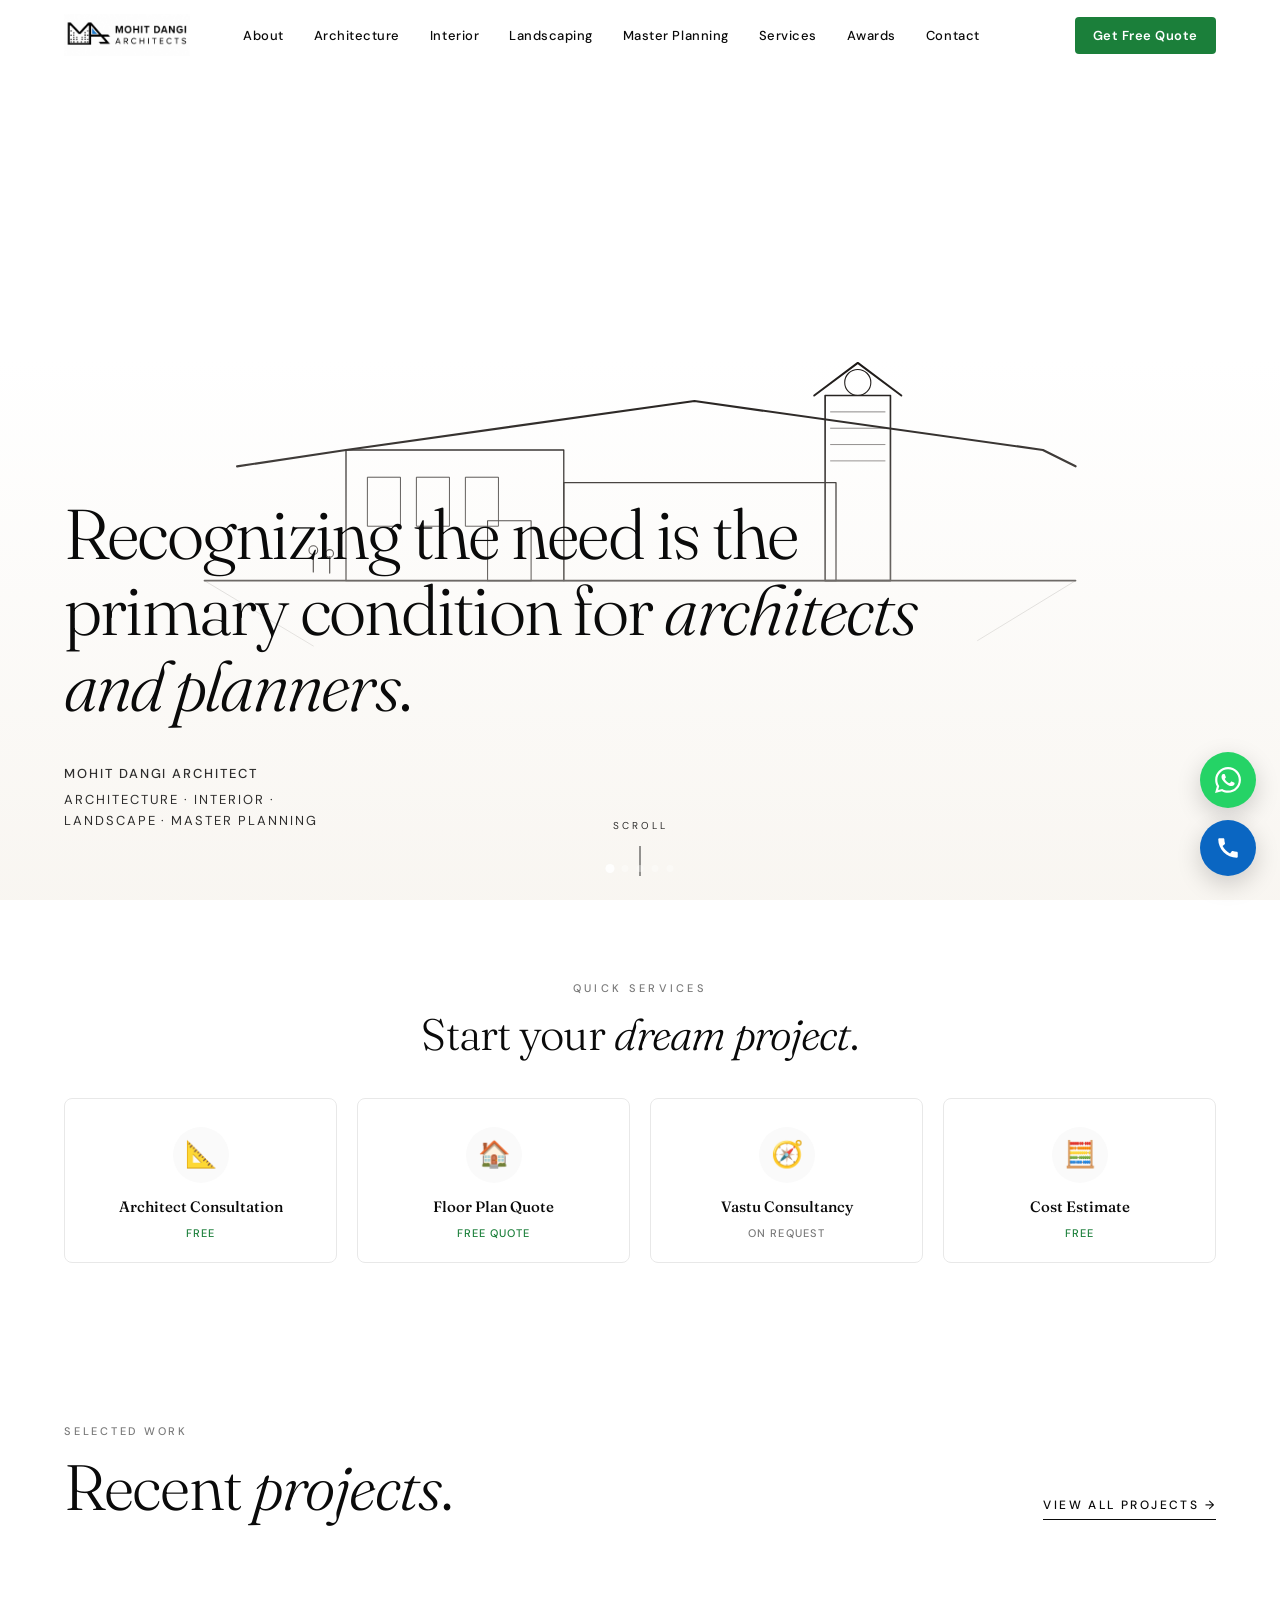
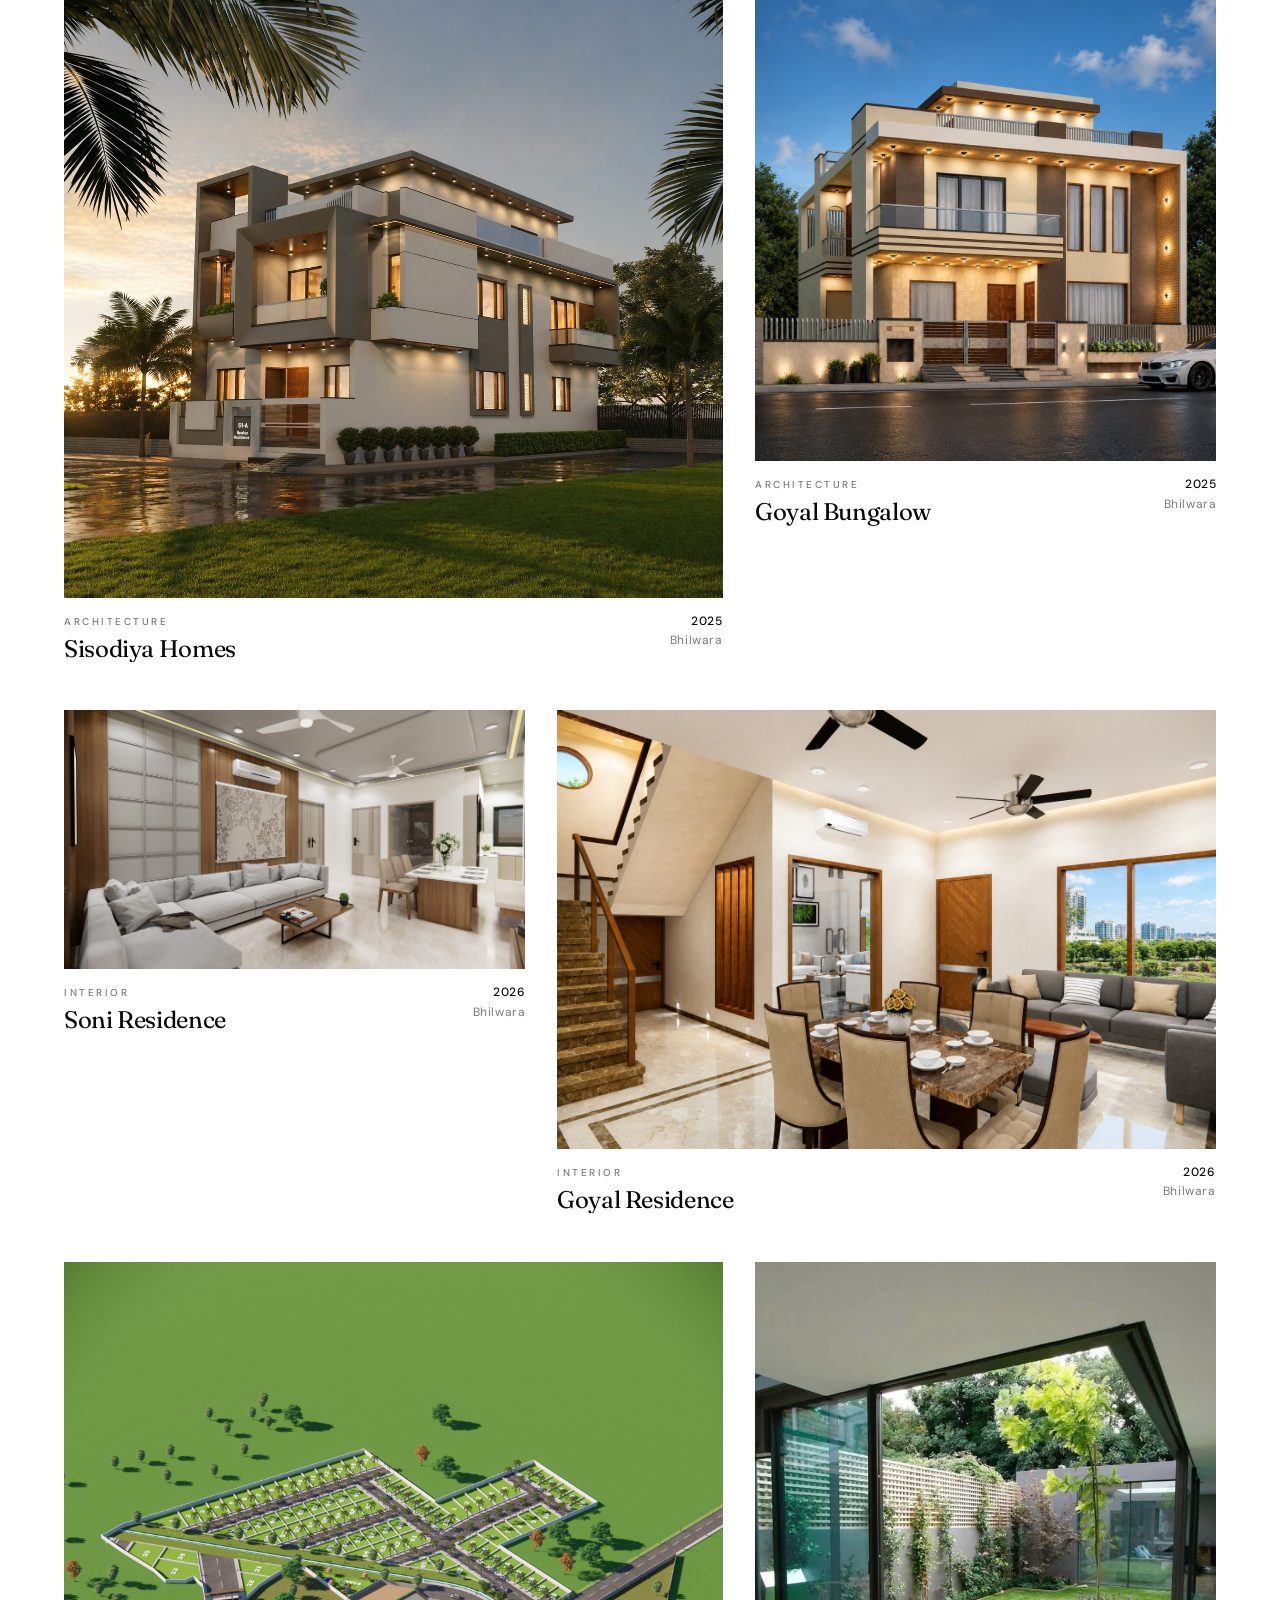
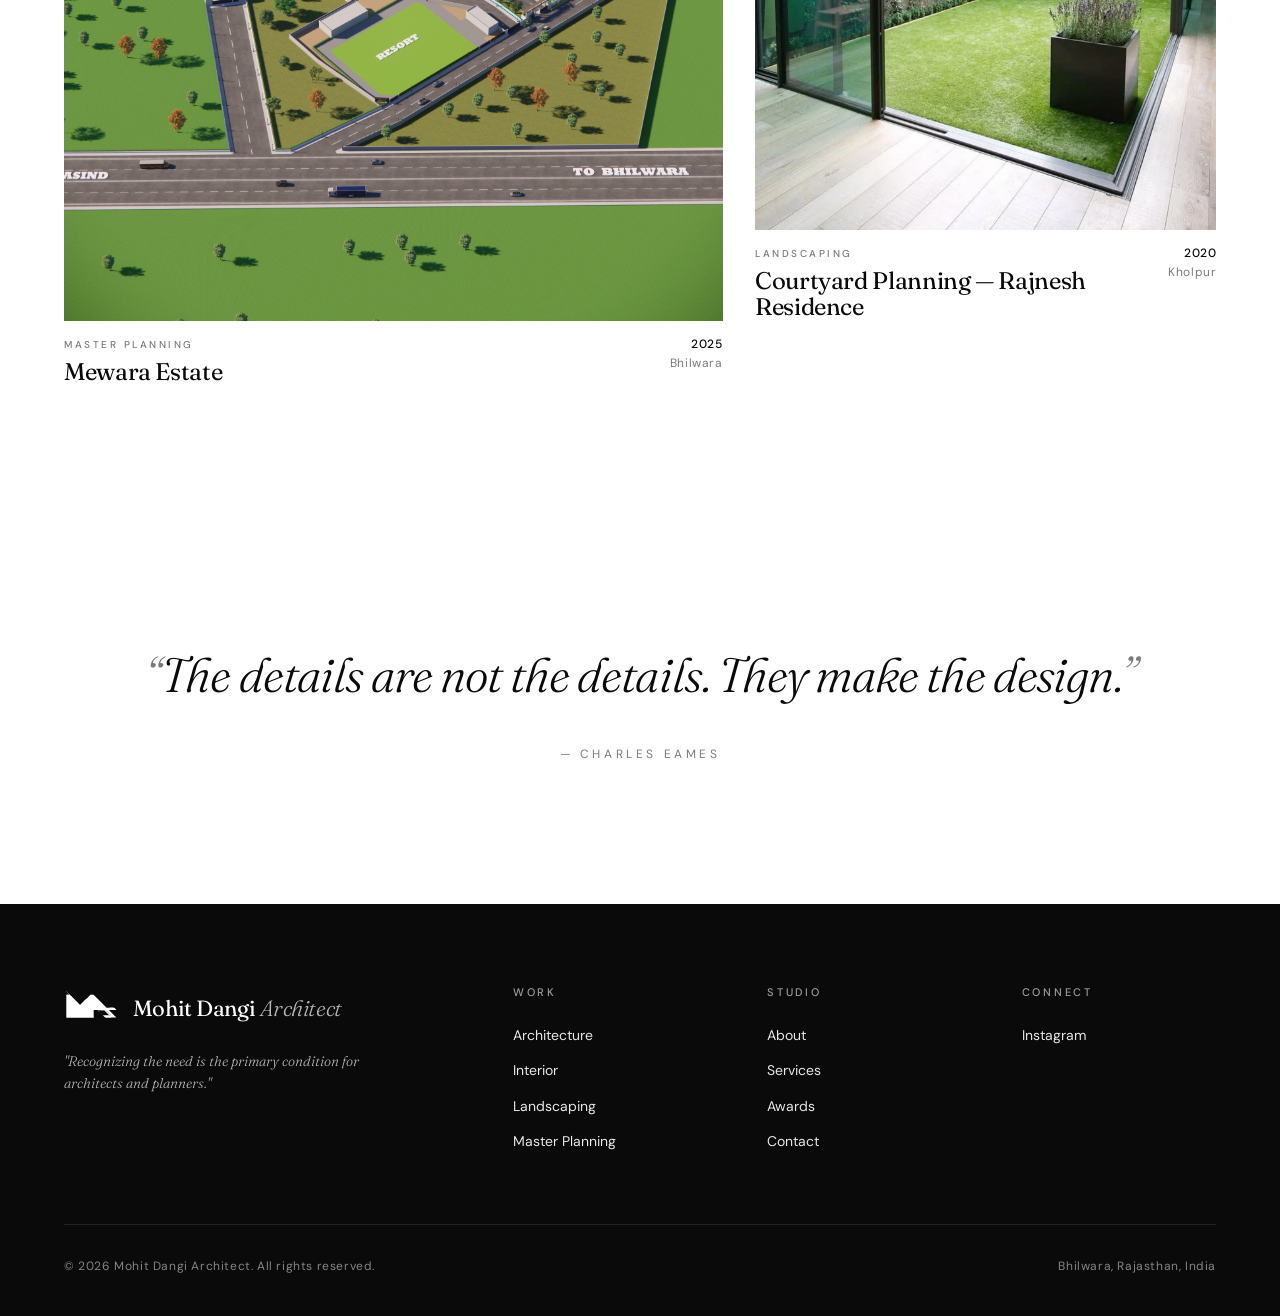
==== commit a9820bdb: "Integrate Netlify Identity widget in index.html Added Netlify Identity widget for user authenticatio" ====
--- a/index.html
+++ b/index.html
@@ -45,6 +45,19 @@
     <div class="philosophy-author" id="philosophy-author"></div>
   </section>
 
+  <script src="https://identity.netlify.com/v1/netlify-identity-widget.js"></script>
+  <script>
+    if (window.netlifyIdentity) {
+      window.netlifyIdentity.on("init", function (user) {
+        if (!user) {
+          window.netlifyIdentity.on("login", function () {
+            document.location.href = "/admin/";
+          });
+        }
+      });
+    }
+  </script>
+
   <script src="js/main.js"></script>
 </body>
 </html>
